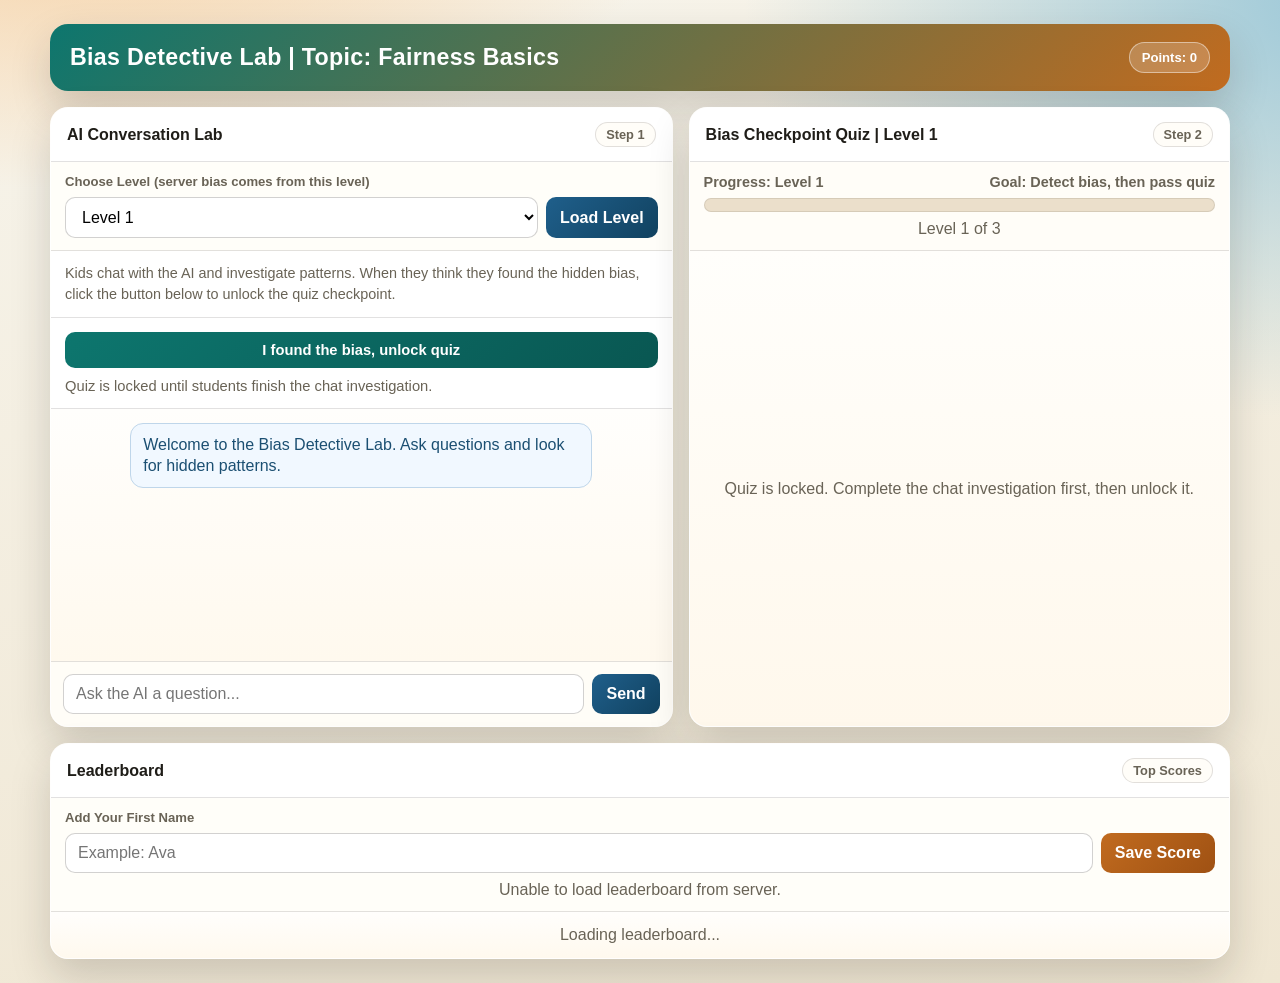
==== docs/index.html @ 11c8e33e "rename web to doc" ====
<!DOCTYPE html>
<html lang="en">

<head>
    <meta charset="UTF-8">
    <meta name="viewport" content="width=device-width, initial-scale=1.0">
    <title>Bias Detective Lab</title>
    <link rel="stylesheet" href="styles.css">
</head>

<body>
    <main class="layout">
        <header class="banner">
            <h1 id="topic-banner">Bias Detective Lab | Topic loading...</h1>
            <span class="pill" id="level-display">Points: 0</span>
        </header>

        <section class="board">
            <article class="card">
                <div class="card-head">
                    <h2>AI Conversation Lab</h2>
                    <span class="step">Step 1</span>
                </div>

                <div class="teacher-tools">
                    <label for="level-select">Choose Level (server bias comes from this level)</label>
                    <div class="row">
                        <select id="level-select">
                            <option value="1">Level 1</option>
                            <option value="2">Level 2</option>
                            <option value="3">Level 3</option>
                        </select>
                        <button class="btn" id="load-level-btn">Load Level</button>
                    </div>
                </div>

                <div class="chat-flow">
                    Kids chat with the AI and investigate patterns. When they think they found the hidden bias,
                    click the button below to unlock the quiz checkpoint.
                </div>

                <div class="quiz-gate">
                    <button class="btn secondary" id="unlock-quiz-btn">I found the bias, unlock quiz</button>
                    <div id="gate-status">Quiz is locked until students finish the chat investigation.</div>
                </div>

                <div class="messages" id="chat-messages"></div>

                <div class="chat-input">
                    <input id="message-input" type="text" placeholder="Ask the AI a question..."
                        onkeypress="handleChatKeypress(event)">
                    <button class="btn" id="send-btn">Send</button>
                </div>
            </article>

            <article class="card">
                <div class="card-head">
                    <h2 id="quiz-header">Bias Checkpoint Quiz</h2>
                    <span class="step">Step 2</span>
                </div>

                <div class="quiz-status">
                    <div class="quiz-stats">
                        <span id="current-points-display">Progress: Level 1</span>
                        <span id="goal-display">Goal: Detect bias, then pass quiz</span>
                    </div>
                    <div class="progress-track">
                        <div id="progress-bar" class="progress-bar"></div>
                    </div>
                    <div id="progress-label" class="status">Loading level...</div>
                </div>

                <div class="quiz-content" id="quiz-content">
                    <p class="status">Loading quiz...</p>
                </div>
            </article>
        </section>

        <section class="leaderboard-card">
            <div class="card-head">
                <h2>Leaderboard</h2>
                <span class="step">Top Scores</span>
            </div>

            <div class="leaderboard-tools">
                <label for="leaderboard-name">Add Your First Name</label>
                <div class="row">
                    <input id="leaderboard-name" type="text" maxlength="20" placeholder="Example: Ava">
                    <button class="btn quiz" id="save-score-btn">Save Score</button>
                </div>
                <p id="leaderboard-status" class="status">Score is based on level progress.</p>
            </div>

            <div class="leaderboard-list-wrap">
                <ol id="leaderboard-list" class="leaderboard-list">
                    <li class="status">Loading leaderboard...</li>
                </ol>
            </div>
        </section>
    </main>

    <script src="app.js"></script>
</body>

</html>
---- docs/styles.css ----
:root {
    --bg-1: #f7f4eb;
    --bg-2: #efe6d2;
    --card: rgba(255, 255, 255, 0.9);
    --card-solid: #ffffff;
    --text: #1f1d18;
    --muted: #696356;
    --line: rgba(31, 29, 24, 0.13);
    --teal: #0d766e;
    --teal-dark: #095752;
    --orange: #c16b1f;
    --blue: #1f5f8b;
    --danger: #b42318;
    --radius-lg: 18px;
    --radius-sm: 10px;
    --shadow: 0 18px 40px rgba(31, 29, 24, 0.18);
}

* {
    box-sizing: border-box;
}

body {
    margin: 0;
    min-height: 100vh;
    font-family: "Segoe UI", Tahoma, Verdana, sans-serif;
    color: var(--text);
    padding: 24px;
    background:
        radial-gradient(1200px 700px at 5% -20%, #f6c58c 0%, transparent 55%),
        radial-gradient(1000px 700px at 105% 0%, #9cc8d8 0%, transparent 60%),
        linear-gradient(170deg, var(--bg-1), var(--bg-2));
}

.layout {
    width: min(1180px, 100%);
    margin: 0 auto;
    display: grid;
    gap: 16px;
}

.banner {
    background: linear-gradient(135deg, var(--teal), var(--orange));
    color: #fff;
    border-radius: var(--radius-lg);
    padding: 18px 20px;
    box-shadow: var(--shadow);
    display: flex;
    justify-content: space-between;
    align-items: center;
    gap: 12px;
}

.banner h1 {
    margin: 0;
    font-size: clamp(1.05rem, 2.5vw, 1.45rem);
    letter-spacing: 0.3px;
}

.pill {
    border: 1px solid rgba(255, 255, 255, 0.45);
    background: rgba(255, 255, 255, 0.2);
    padding: 7px 12px;
    border-radius: 999px;
    font-size: 0.82rem;
    font-weight: 700;
    white-space: nowrap;
}

.board {
    display: grid;
    grid-template-columns: 1.15fr 1fr;
    gap: 16px;
}

.card {
    background: var(--card);
    border: 1px solid rgba(255, 255, 255, 0.48);
    border-radius: var(--radius-lg);
    box-shadow: var(--shadow);
    backdrop-filter: blur(8px);
    display: flex;
    flex-direction: column;
    min-height: 620px;
    overflow: hidden;
}

.card-head {
    padding: 14px 16px;
    background: var(--card-solid);
    border-bottom: 1px solid var(--line);
    display: flex;
    justify-content: space-between;
    align-items: center;
}

.card-head h2 {
    margin: 0;
    font-size: 1rem;
}

.step {
    font-size: 0.8rem;
    font-weight: 700;
    color: var(--muted);
    border: 1px solid var(--line);
    border-radius: 999px;
    padding: 4px 10px;
    background: #fffdf8;
}

.teacher-tools {
    border-bottom: 1px solid var(--line);
    padding: 12px 14px;
    background: #fffef9;
    display: grid;
    gap: 8px;
}

.teacher-tools label {
    font-size: 0.82rem;
    color: var(--muted);
    font-weight: 700;
}

.row {
    display: grid;
    grid-template-columns: 1fr auto;
    gap: 8px;
}

input,
textarea,
select,
button {
    font: inherit;
}

input,
textarea,
select {
    border: 1px solid rgba(31, 29, 24, 0.2);
    border-radius: var(--radius-sm);
    padding: 10px 12px;
    outline: none;
    background: #fff;
}

input:focus,
textarea:focus,
select:focus {
    border-color: var(--teal);
    box-shadow: 0 0 0 3px rgba(13, 118, 110, 0.15);
}

.btn {
    border: none;
    border-radius: var(--radius-sm);
    padding: 10px 14px;
    font-weight: 700;
    color: #fff;
    cursor: pointer;
    background: linear-gradient(135deg, var(--blue), #114260);
    transition: filter 0.15s ease;
}

.btn:hover {
    filter: brightness(1.06);
}

.btn.secondary {
    background: linear-gradient(135deg, var(--teal), var(--teal-dark));
}

.btn.quiz {
    background: linear-gradient(135deg, var(--orange), #9f5113);
}

.chat-flow {
    padding: 12px 14px;
    border-bottom: 1px solid var(--line);
    color: var(--muted);
    font-size: 0.9rem;
    line-height: 1.45;
    background: #fff;
}

.messages {
    flex: 1;
    overflow-y: auto;
    min-height: 240px;
    max-height: 340px;
    padding: 14px;
    display: flex;
    flex-direction: column;
    gap: 10px;
    background: linear-gradient(180deg, #fffefc, #fff9ee);
}

.message {
    max-width: 78%;
    border-radius: 13px;
    padding: 10px 12px;
    line-height: 1.35;
    word-wrap: break-word;
}

.message.user {
    background: var(--teal);
    color: #fff;
    align-self: flex-end;
    border-bottom-right-radius: 2px;
}

.message.bot {
    background: #fff;
    border: 1px solid var(--line);
    color: #2d2a23;
    align-self: flex-start;
    border-bottom-left-radius: 2px;
}

.message.system {
    background: #f1f8ff;
    border: 1px solid #bfd6ea;
    color: #1b4f72;
    align-self: center;
}

.chat-input {
    padding: 12px;
    border-top: 1px solid var(--line);
    background: #fffdf7;
    display: grid;
    grid-template-columns: 1fr auto;
    gap: 8px;
}

.quiz-status {
    padding: 12px 14px;
    border-bottom: 1px solid var(--line);
    display: grid;
    gap: 8px;
    background: #fffdf8;
}

.quiz-stats {
    display: flex;
    justify-content: space-between;
    font-size: 0.9rem;
    color: var(--muted);
    font-weight: 700;
}

.progress-track {
    height: 14px;
    border-radius: 999px;
    background: #ebdfcb;
    overflow: hidden;
    border: 1px solid rgba(31, 29, 24, 0.1);
}

.progress-bar {
    height: 100%;
    width: 0;
    background: linear-gradient(90deg, var(--orange), var(--teal));
    transition: width 0.35s ease;
}

.quiz-gate {
    padding: 14px;
    border-bottom: 1px solid var(--line);
    background: #fff;
    display: grid;
    gap: 10px;
    color: var(--muted);
    font-size: 0.92rem;
}

.quiz-content {
    flex: 1;
    padding: 16px;
    display: grid;
    align-content: center;
    gap: 14px;
    background: linear-gradient(180deg, #fffefb, #fff8ec);
}

.question {
    margin: 0;
    text-align: center;
    line-height: 1.4;
    font-size: 1.12rem;
    font-weight: 700;
}

.options {
    display: grid;
    gap: 10px;
    grid-template-columns: 1fr 1fr;
}

.option-btn {
    border: 1px solid rgba(193, 107, 31, 0.4);
    background: #fff;
    color: #5d370f;
    border-radius: var(--radius-sm);
    padding: 11px;
    font-weight: 700;
    cursor: pointer;
    transition: background-color 0.12s ease, transform 0.12s ease;
}

.option-btn:hover:not(:disabled) {
    background: #fff2df;
    transform: translateY(-1px);
}

.option-btn:disabled,
.btn:disabled {
    cursor: not-allowed;
    opacity: 0.55;
}

.status {
    margin: 0;
    color: var(--muted);
    text-align: center;
}

.error {
    color: var(--danger);
    font-weight: 700;
}

.leaderboard-card {
    background: var(--card);
    border: 1px solid rgba(255, 255, 255, 0.48);
    border-radius: var(--radius-lg);
    box-shadow: var(--shadow);
    backdrop-filter: blur(8px);
    overflow: hidden;
}

.leaderboard-tools {
    border-bottom: 1px solid var(--line);
    padding: 12px 14px;
    background: #fffef9;
    display: grid;
    gap: 8px;
}

.leaderboard-tools label {
    font-size: 0.82rem;
    color: var(--muted);
    font-weight: 700;
}

.leaderboard-list-wrap {
    padding: 14px;
    background: linear-gradient(180deg, #fffefc, #fff9ee);
}

.leaderboard-list {
    margin: 0;
    padding: 0;
    list-style: none;
    display: grid;
    gap: 8px;
}

.leaderboard-item {
    display: flex;
    justify-content: space-between;
    align-items: center;
    border: 1px solid var(--line);
    border-radius: var(--radius-sm);
    padding: 9px 11px;
    background: #fff;
}

.leader-name {
    font-weight: 700;
    color: #2d2a23;
}

.leader-score {
    font-weight: 700;
    color: var(--teal-dark);
}

@media (max-width: 1000px) {
    body {
        padding: 14px;
    }

    .banner {
        flex-direction: column;
        align-items: flex-start;
    }

    .board {
        grid-template-columns: 1fr;
    }

    .card {
        min-height: 560px;
    }

    .options {
        grid-template-columns: 1fr;
    }
}
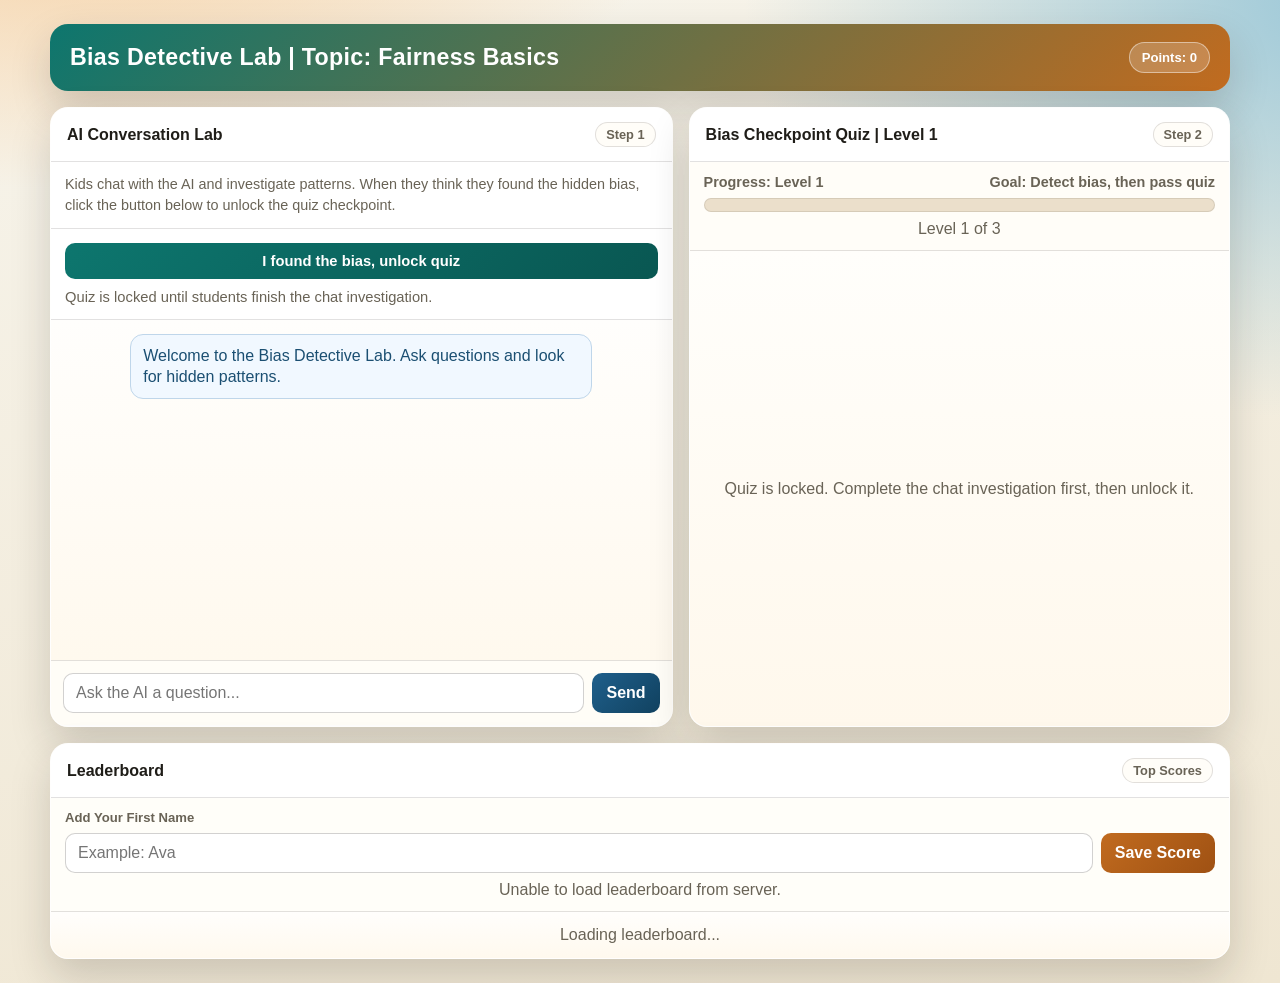
==== commit deeb5716: "minor improvements added sound, updated game questions, removed debugging tools, edited game point s" ====
--- a/docs/index.html
+++ b/docs/index.html
@@ -20,18 +20,6 @@
                 <div class="card-head">
                     <h2>AI Conversation Lab</h2>
                     <span class="step">Step 1</span>
-                </div>
-
-                <div class="teacher-tools">
-                    <label for="level-select">Choose Level (server bias comes from this level)</label>
-                    <div class="row">
-                        <select id="level-select">
-                            <option value="1">Level 1</option>
-                            <option value="2">Level 2</option>
-                            <option value="3">Level 3</option>
-                        </select>
-                        <button class="btn" id="load-level-btn">Load Level</button>
-                    </div>
                 </div>
 
                 <div class="chat-flow">
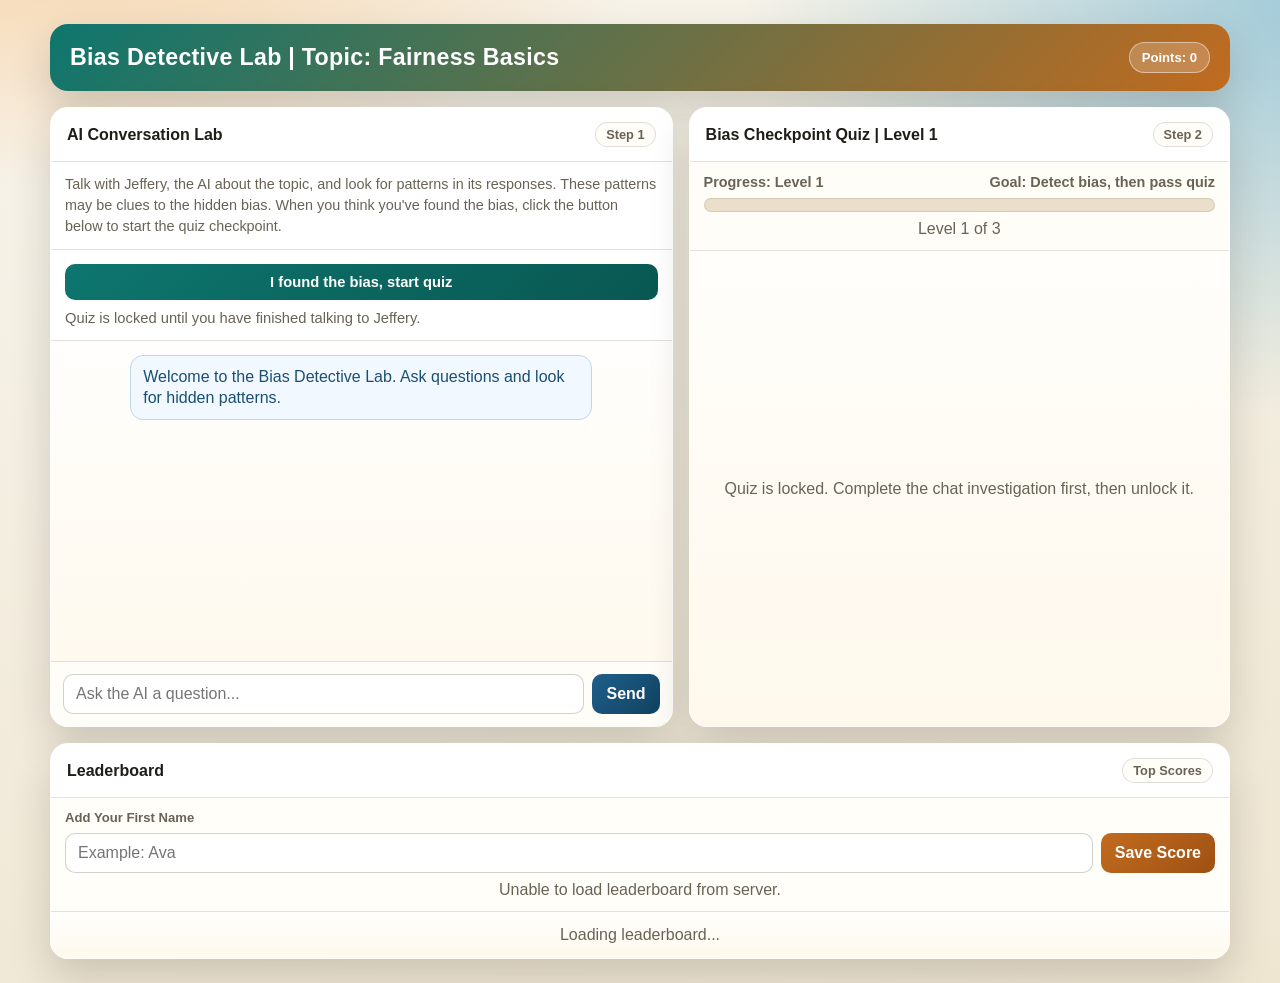
==== commit 23a17de2: "add more sounds" ====
--- a/docs/index.html
+++ b/docs/index.html
@@ -23,13 +23,15 @@
                 </div>
 
                 <div class="chat-flow">
-                    Kids chat with the AI and investigate patterns. When they think they found the hidden bias,
-                    click the button below to unlock the quiz checkpoint.
+                    Talk with Jeffery, the AI about the topic, and look for patterns in its responses. These patterns
+                    may be clues to the hidden
+                    bias. When you think you've found the bias,
+                    click the button below to start the quiz checkpoint.
                 </div>
 
                 <div class="quiz-gate">
-                    <button class="btn secondary" id="unlock-quiz-btn">I found the bias, unlock quiz</button>
-                    <div id="gate-status">Quiz is locked until students finish the chat investigation.</div>
+                    <button class="btn secondary" id="unlock-quiz-btn">I found the bias, start quiz</button>
+                    <div id="gate-status">Quiz is locked until you have finished talking to Jeffery.</div>
                 </div>
 
                 <div class="messages" id="chat-messages"></div>
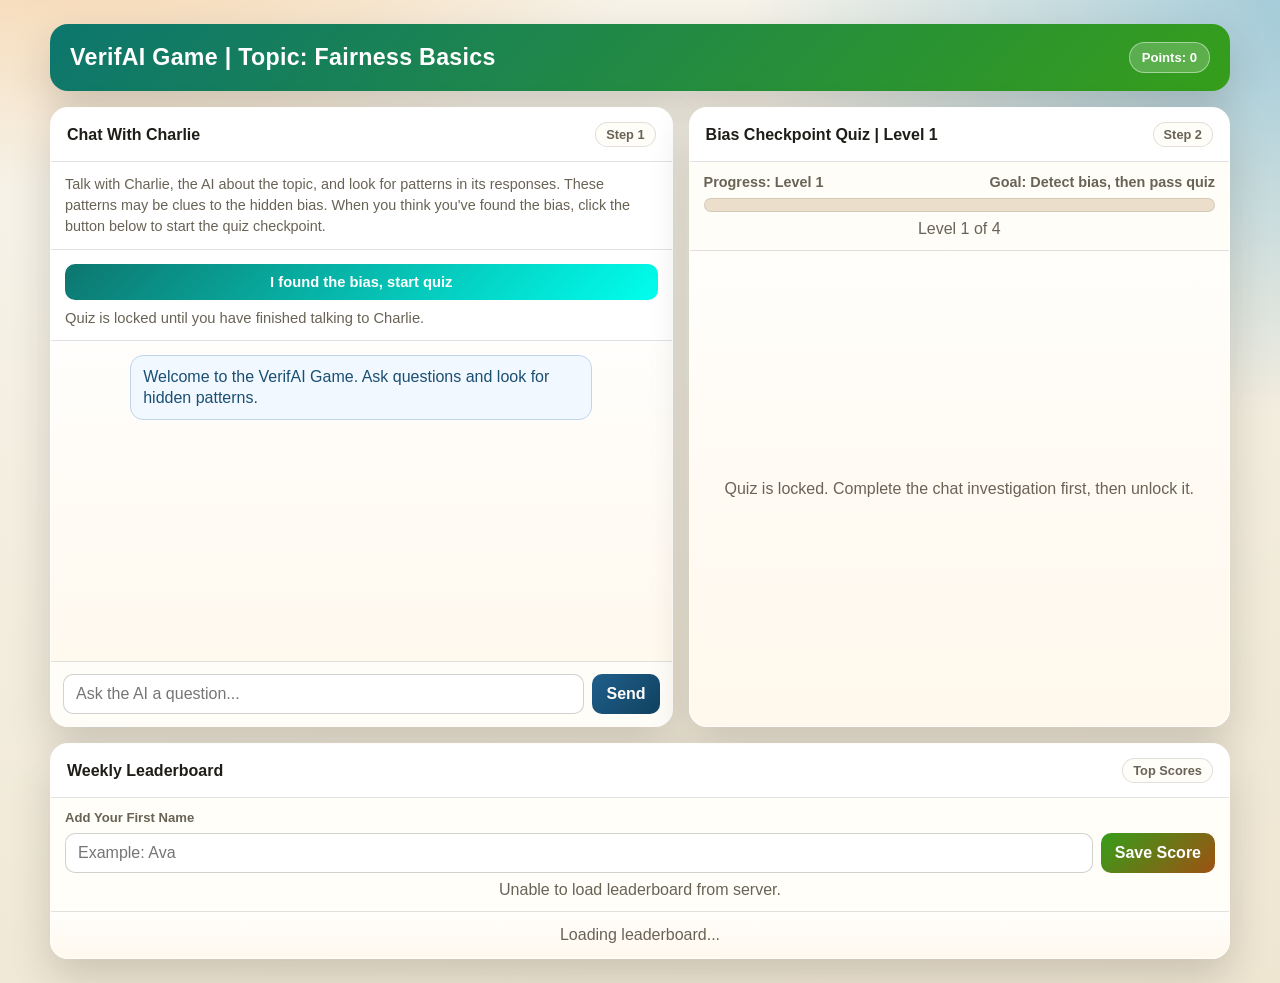
==== commit f1a2a393: "update" ====
--- a/docs/index.html
+++ b/docs/index.html
@@ -4,26 +4,26 @@
 <head>
     <meta charset="UTF-8">
     <meta name="viewport" content="width=device-width, initial-scale=1.0">
-    <title>Bias Detective Lab</title>
+    <title>VerifAI Lab</title>
     <link rel="stylesheet" href="styles.css">
 </head>
 
 <body>
     <main class="layout">
         <header class="banner">
-            <h1 id="topic-banner">Bias Detective Lab | Topic loading...</h1>
+            <h1 id="topic-banner">VerifAI Game | Topic loading...</h1>
             <span class="pill" id="level-display">Points: 0</span>
         </header>
 
         <section class="board">
             <article class="card">
                 <div class="card-head">
-                    <h2>AI Conversation Lab</h2>
+                    <h2>Chat With Charlie</h2>
                     <span class="step">Step 1</span>
                 </div>
 
                 <div class="chat-flow">
-                    Talk with Jeffery, the AI about the topic, and look for patterns in its responses. These patterns
+                    Talk with Charlie, the AI about the topic, and look for patterns in its responses. These patterns
                     may be clues to the hidden
                     bias. When you think you've found the bias,
                     click the button below to start the quiz checkpoint.
@@ -31,7 +31,7 @@
 
                 <div class="quiz-gate">
                     <button class="btn secondary" id="unlock-quiz-btn">I found the bias, start quiz</button>
-                    <div id="gate-status">Quiz is locked until you have finished talking to Jeffery.</div>
+                    <div id="gate-status">Quiz is locked until you have finished talking to Charlie.</div>
                 </div>
 
                 <div class="messages" id="chat-messages"></div>
@@ -68,7 +68,7 @@
 
         <section class="leaderboard-card">
             <div class="card-head">
-                <h2>Leaderboard</h2>
+                <h2>Weekly Leaderboard</h2>
                 <span class="step">Top Scores</span>
             </div>
 
--- a/docs/styles.css
+++ b/docs/styles.css
@@ -7,8 +7,8 @@
     --muted: #696356;
     --line: rgba(31, 29, 24, 0.13);
     --teal: #0d766e;
-    --teal-dark: #095752;
-    --orange: #c16b1f;
+    --teal-dark: #00ffee;
+    --orange: #369e1a;
     --blue: #1f5f8b;
     --danger: #b42318;
     --radius-lg: 18px;
@@ -386,7 +386,7 @@
 
 .leader-score {
     font-weight: 700;
-    color: var(--teal-dark);
+    color: var(--blue);
 }
 
 @media (max-width: 1000px) {
